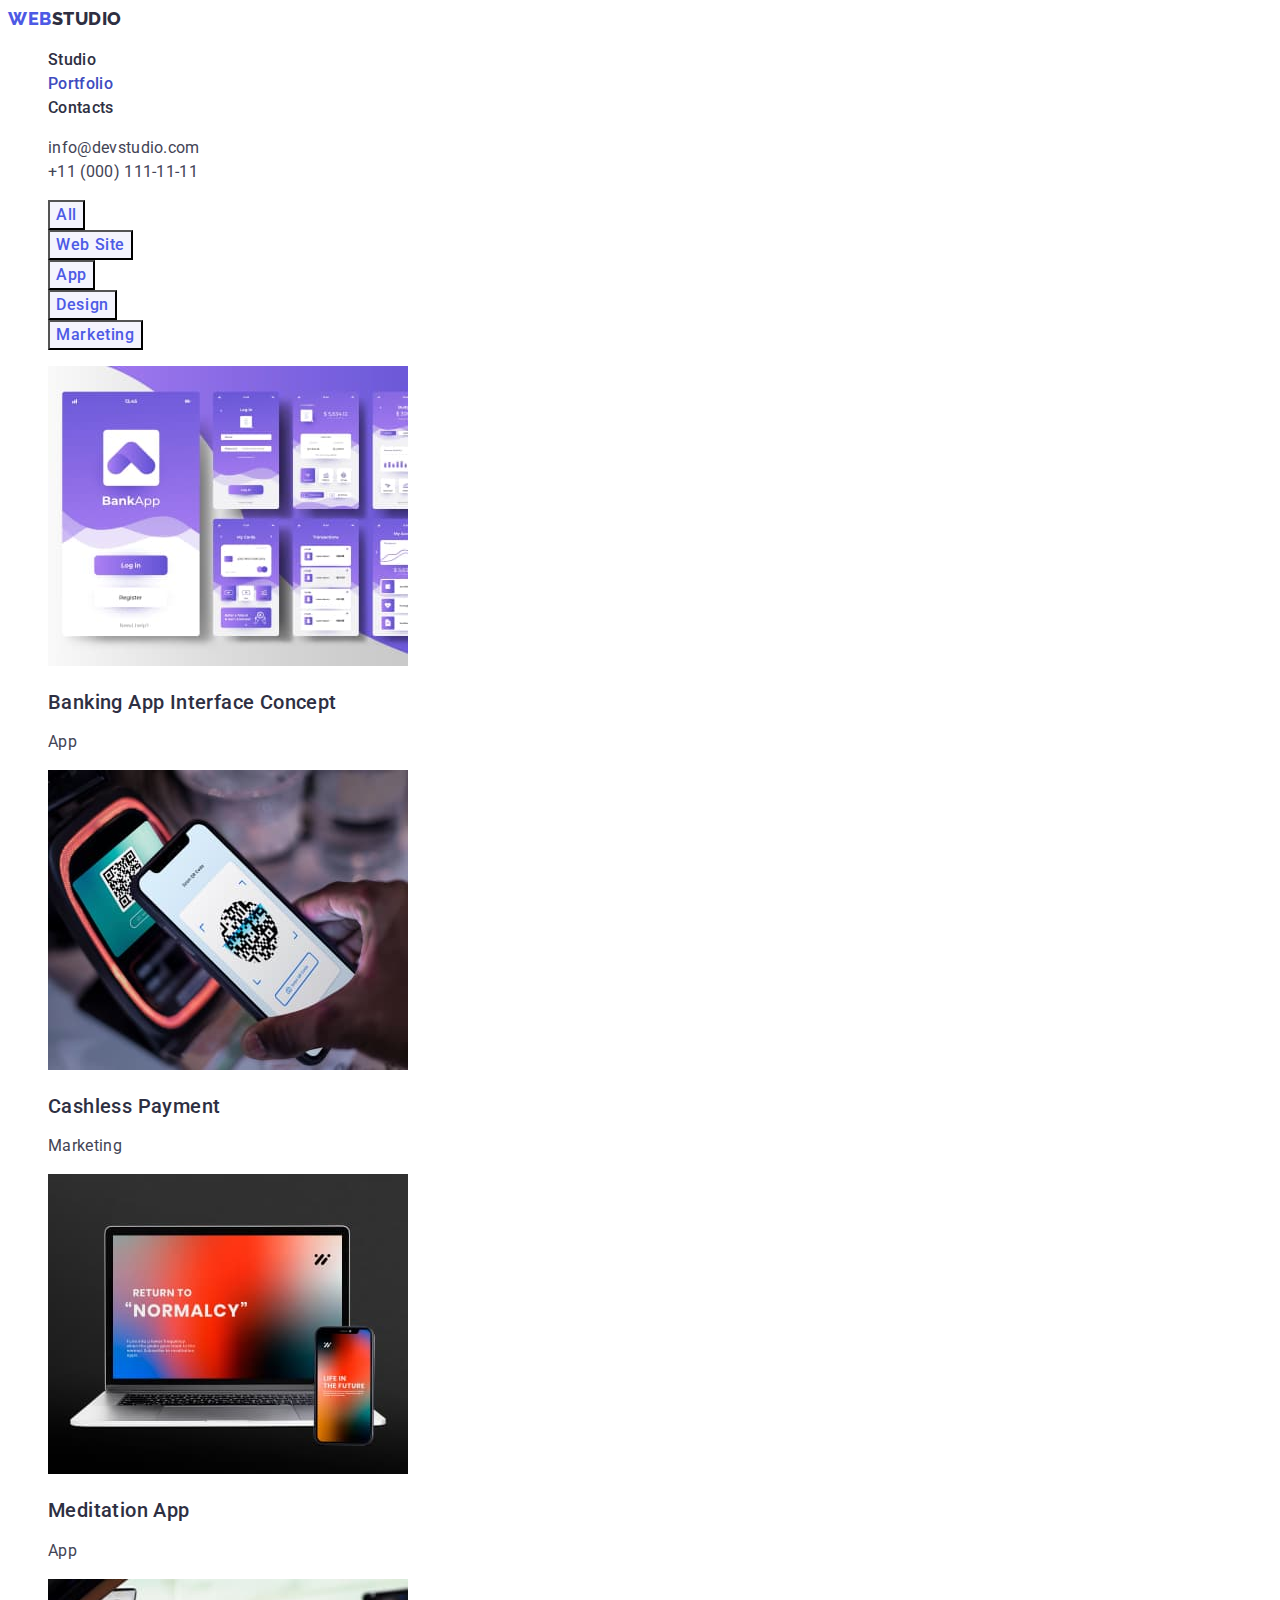
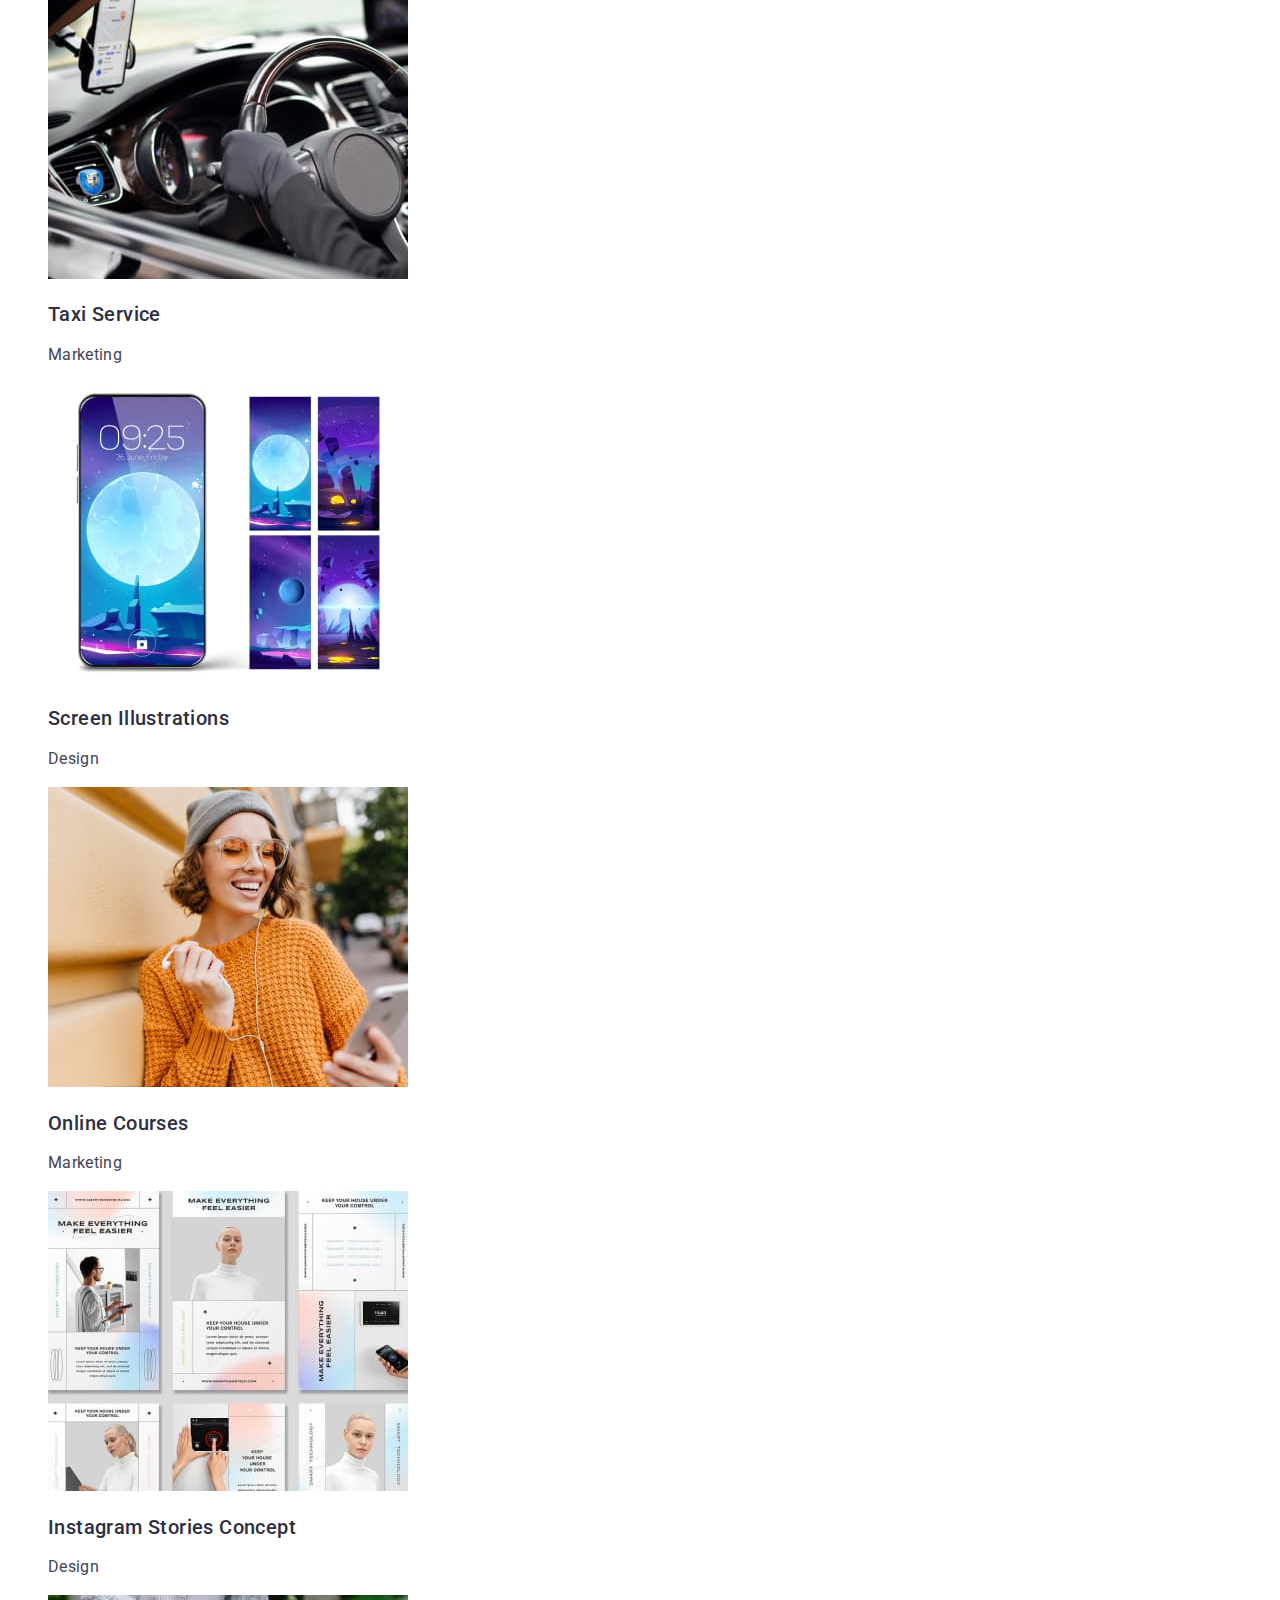
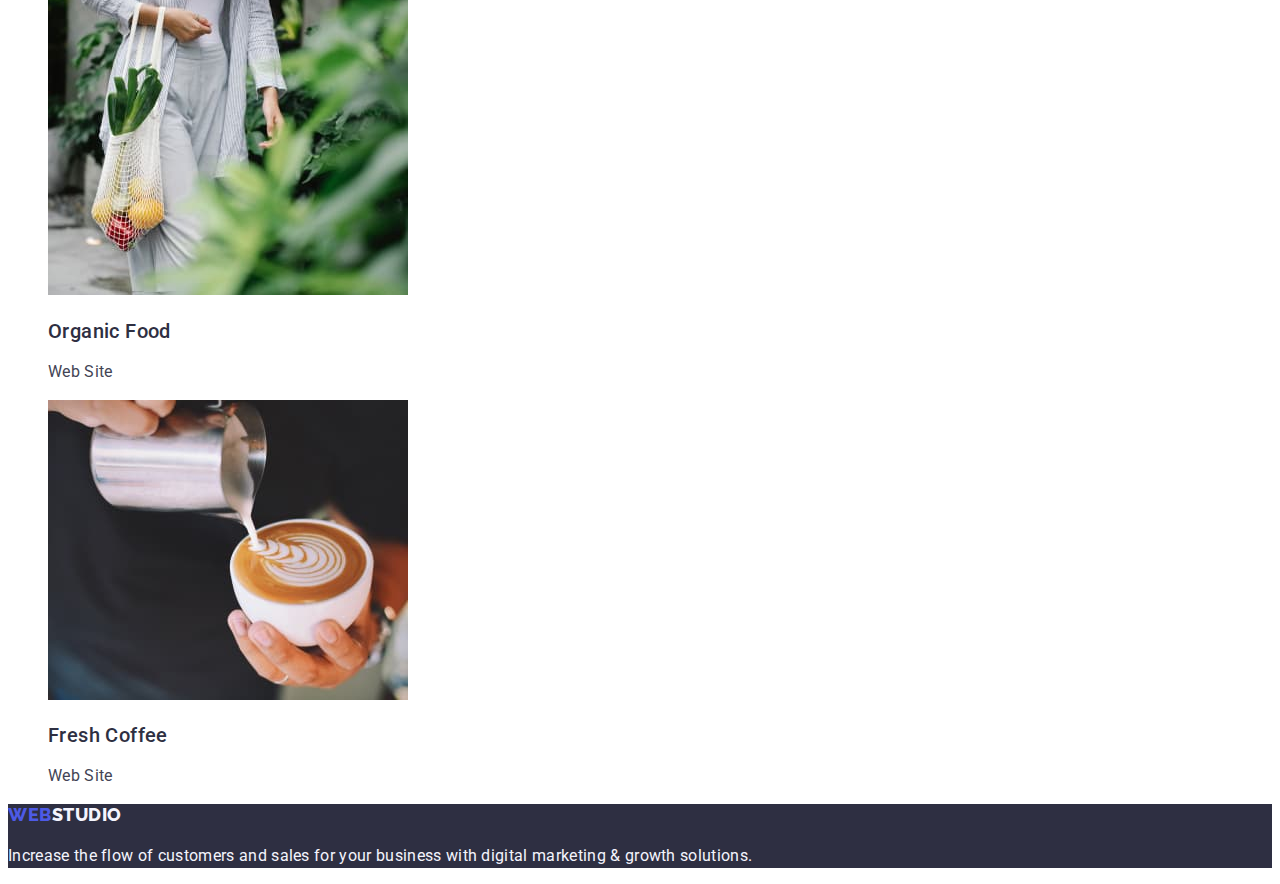
==== portfolio.html @ a980b874 "Initial commit" ====
<!DOCTYPE html>
<html lang="en">
  <head>
    <meta charset="UTF-8" />
    <meta http-equiv="X-UA-Compatible" content="IE=edge" />
    <meta name="viewport" content="width=device-width, initial-scale=1.0" />
    <title>Portfolio</title>
    <link rel="preconnect" href="https://fonts.googleapis.com" />
    <link rel="preconnect" href="https://fonts.gstatic.com" crossorigin />
    <link
      href="https://fonts.googleapis.com/css2?family=Raleway:wght@800&family=Roboto:wght@400;500;700;900&display=swap"
      rel="stylesheet"
    />
    <link rel="stylesheet" href="./css/styles.css" />
  </head>
  <body>
    <!-- Header -->
    <header class="page-header">
      <!-- Navigation -->
      <nav class="navigation">
        <!-- Logotype -->
        <a class="link logotype" href="./index.html"
          >Web<span class="logo-theme-light">Studio</span></a
        >
        <ul class="menu list">
          <li class="menu-item"><a class="menu-link link" href="./index.html">Studio</a></li>
          <li class="menu-item">
            <a class="menu-link link current" href="./portfolio.html">Portfolio</a>
          </li>
          <li class="menu-item"><a class="menu-link link" href="">Contacts</a></li>
        </ul>
      </nav>
      <!-- Contacts -->
      <address class="address">
        <ul class="contacts list">
          <li class="contact-item">
            <a class="contact-link link" href="mailto:info@devstudio.com">info@devstudio.com</a>
          </li>
          <li class="contact-item">
            <a class="contact-link link" href="tel:+110001111111">+11 (000) 111-11-11</a>
          </li>
        </ul>
      </address>
    </header>
    <main>
      <section>
        <h1 hidden>Portfolio</h1>
        <!-- Filter -->
        <ul class="list">
          <li><button class="filter-btn" type="button">All</button></li>
          <li><button class="filter-btn" type="button">Web Site</button></li>
          <li><button class="filter-btn" type="button">App</button></li>
          <li><button class="filter-btn" type="button">Design</button></li>
          <li><button class="filter-btn" type="button">Marketing</button></li>
        </ul>
        <ul class="list">
          <li>
            <a class="link" href="">
              <img src="./images/portfolio/img-1.jpg" alt="Software" width="360" height="300" />
              <h2 class="photo-title">Banking App Interface Concept</h2>
              <p class="photo-description">App</p>
            </a>
          </li>
          <li>
            <a class="link" href="">
              <img
                src="./images/portfolio/img-2.jpg"
                alt="Payments by phone"
                width="360"
                height="300"
              />
              <h2 class="photo-title">Cashless Payment</h2>
              <p class="photo-description">Marketing</p>
            </a>
          </li>
          <li>
            <a class="link" href="">
              <img
                src="./images/portfolio/img-3.jpg"
                alt="Laptop and phone"
                width="360"
                height="300"
              />
              <h2 class="photo-title">Meditation App</h2>
              <p class="photo-description">App</p>
            </a>
          </li>
          <li>
            <a class="link" href="">
              <img src="./images/portfolio/img-4.jpg" alt="Car interior" width="360" height="300" />
              <h2 class="photo-title">Taxi Service</h2>
              <p class="photo-description">Marketing</p>
            </a>
          </li>
          <li>
            <a class="link" href="">
              <img
                src="./images/portfolio/img-5.jpg"
                alt="Screen illustrations"
                width="360"
                height="300"
              />
              <h2 class="photo-title">Screen Illustrations</h2>
              <p class="photo-description">Design</p>
            </a>
          </li>
          <li>
            <a class="link" href="">
              <img
                src="./images/portfolio/img-6.jpg"
                alt="A girl with a mobile phone"
                width="360"
                height="300"
              />
              <h2 class="photo-title">Online Courses</h2>
              <p class="photo-description">Marketing</p>
            </a>
          </li>
          <li>
            <a class="link" href="">
              <img
                src="./images/portfolio/img-7.jpg"
                alt="Instagram stories concept"
                width="360"
                height="300"
              />
              <h2 class="photo-title">Instagram Stories Concept</h2>
              <p class="photo-description">Design</p>
            </a>
          </li>
          <li>
            <a class="link" href="">
              <img
                src="./images/portfolio/img-8.jpg"
                alt="Organic products"
                width="360"
                height="300"
              />
              <h2 class="photo-title">Organic Food</h2>
              <p class="photo-description">Web Site</p>
            </a>
          </li>
          <li>
            <a class="link" href="">
              <img
                src="./images/portfolio/img-9.jpg"
                alt="Making coffee"
                width="360"
                height="300"
              />
              <h2 class="photo-title">Fresh Coffee</h2>
              <p class="photo-description">Web Site</p>
            </a>
          </li>
        </ul>
      </section>
    </main>

    <footer class="page-footer">
      <!-- Logotype -->
      <a class="link logotype" href="./index.html"
        >Web<span class="logo-theme-dark">Studio</span></a
      >
      <p class="footer-text">
        Increase the flow of customers and sales for your business with digital marketing & growth
        solutions.
      </p>
    </footer>
  </body>
</html>
---- css/styles.css ----
:root {
  --primary-text-color-theme-light: #434455;
  --secondary-text-color-theme-light: #2e2f42;
  --primary-text-color-theme-dark: #ffffff;
  --secondary-text-color-theme-dark: #f4f4fd;
  --logo-color: #4d5ae5;
  --accent-color: #404bbf;
  --batton-background-theme-dark: #4d5ae5;
  --batton-background-accent: #404bbf;
}

.list {
  list-style: none;
}

.link {
  text-decoration: none;
}

body {
  background-color: #ffffff;
  font-family: "Roboto", sans-serif;
  font-size: 16px;
  line-height: 1.5;
  letter-spacing: 0.02em;
  color: var(--primary-text-color-theme-light);
}

/* ==================================COMPONENTS=============================== */

.secondary-title {
   font-size: 36px;
  line-height: 1.11;
  text-align: center;
    text-transform: capitalize;
    letter-spacing: 0.02em;
    color: var(--secondary-text-color-theme-light);
}

.photo-title {
  font-weight: 500;
  font-size: 20px;
  line-height: 1.2;
  letter-spacing: 0.02em;
  color: var(--secondary-text-color-theme-light);
}

.photo-description {
  font-weight: 400;
  font-size: 16px;
  color: var(--primary-text-color-theme-light);
}

/* ==================================/COMPONENTS=============================== */

/* ==================================HEADER=============================== */
/* Logotype */
.logotype {
  font-family: "Raleway", sans-serif;
  font-weight: 800;
  font-size: 18px;
  line-height: 1.17;
  letter-spacing: 0.03em;
  text-transform: uppercase;
  color: var(--logo-color);
}

.logo-theme-light {
  color: var(--secondary-text-color-theme-light);
}

.logo-theme-dark {
  color: var(--secondary-text-color-theme-dark);
}

.menu-link {
  font-weight: 500;
  color: var(--secondary-text-color-theme-light);
}

.menu-link:hover,
.menu-link:focus {
  color: var(--accent-color);
}

/* Акцент на посилання на активну сторінку */
.menu .menu-link.link.current {
  color:var(--accent-color);
}

/* Contacts */

.address {
  font-style: normal;
}

.contact-link {
  font-style: normal;
  font-weight: 400;
  color: var(--primary-text-color-theme-light);
}
.contact-link:hover,
.contact-link:focus {
  color: var(--accent-color);
}

/* ==================================/HEADER=============================== */

/* ====================================HERO================================ */

.hero {
  background-color: var(--secondary-text-color-theme-light);
}

.hero-title {
  font-size: 56px;
  line-height: 1.07;
  color: var(--primary-text-color-theme-dark);
  text-align: center;
  letter-spacing: 0.02em;
}

/* Button */
.modal-btn {
  font-family: inherit;
  font-weight: 500;
  font-size: 16px;
  line-height: 1.5;
  letter-spacing: 0.04em;
  color: var(--primary-text-color-theme-dark);
  background: var(--batton-background-theme-dark);
  cursor: pointer;
}

.modal-btn:hover,
.modal-btn:focus {
  background: var(--batton-background-accent);
}

/* ====================================/HERO================================ */

/* ================================OUR ADVANTAGES============================ */

.advantage-title {
  font-weight: 500;
  font-size: 20px;
  line-height: 1.2;
  letter-spacing: 0.02em;
  color: var(--secondary-text-color-theme-light);
}

.advantage-text {
   color: var(--primary-text-color-theme-light);
}

/* ================================/OUR ADVANTAGES============================ */

/* ===============================WHAT ARE WE DOING=========================== */

/* ==============================/WHAT ARE WE DOING=========================== */

/* ====================================OUR TEAM=============================== */

.team {
  background-color: #F4F4FD;
}

.team-item {
  background-color: #FFFFFF;
}

/* ===================================/OUR TEAM=============================== */

/* =====================================FOOTER================================ */

.page-footer {
  background-color: var(--secondary-text-color-theme-light);
}

.footer-text {
  color: var(--secondary-text-color-theme-dark);
}

/* =====================================/FOOTER================================ */

/* =====================================FILTER================================ */

.filter-btn {
  font-family: inherit;
  font-style: normal;
  font-weight: 500;
  font-size: 16px;
  line-height: 1.5;
  letter-spacing: 0.04em;
  color: var(--logo-color);
  background: var(--secondary-text-color-theme-dark);
  cursor: pointer;
}

.filter-btn:hover,
.filter-btn:focus {
  color: var(--primary-text-color-theme-dark);
  background: var(--batton-background-accent);
}

/* =====================================FILTER================================ */
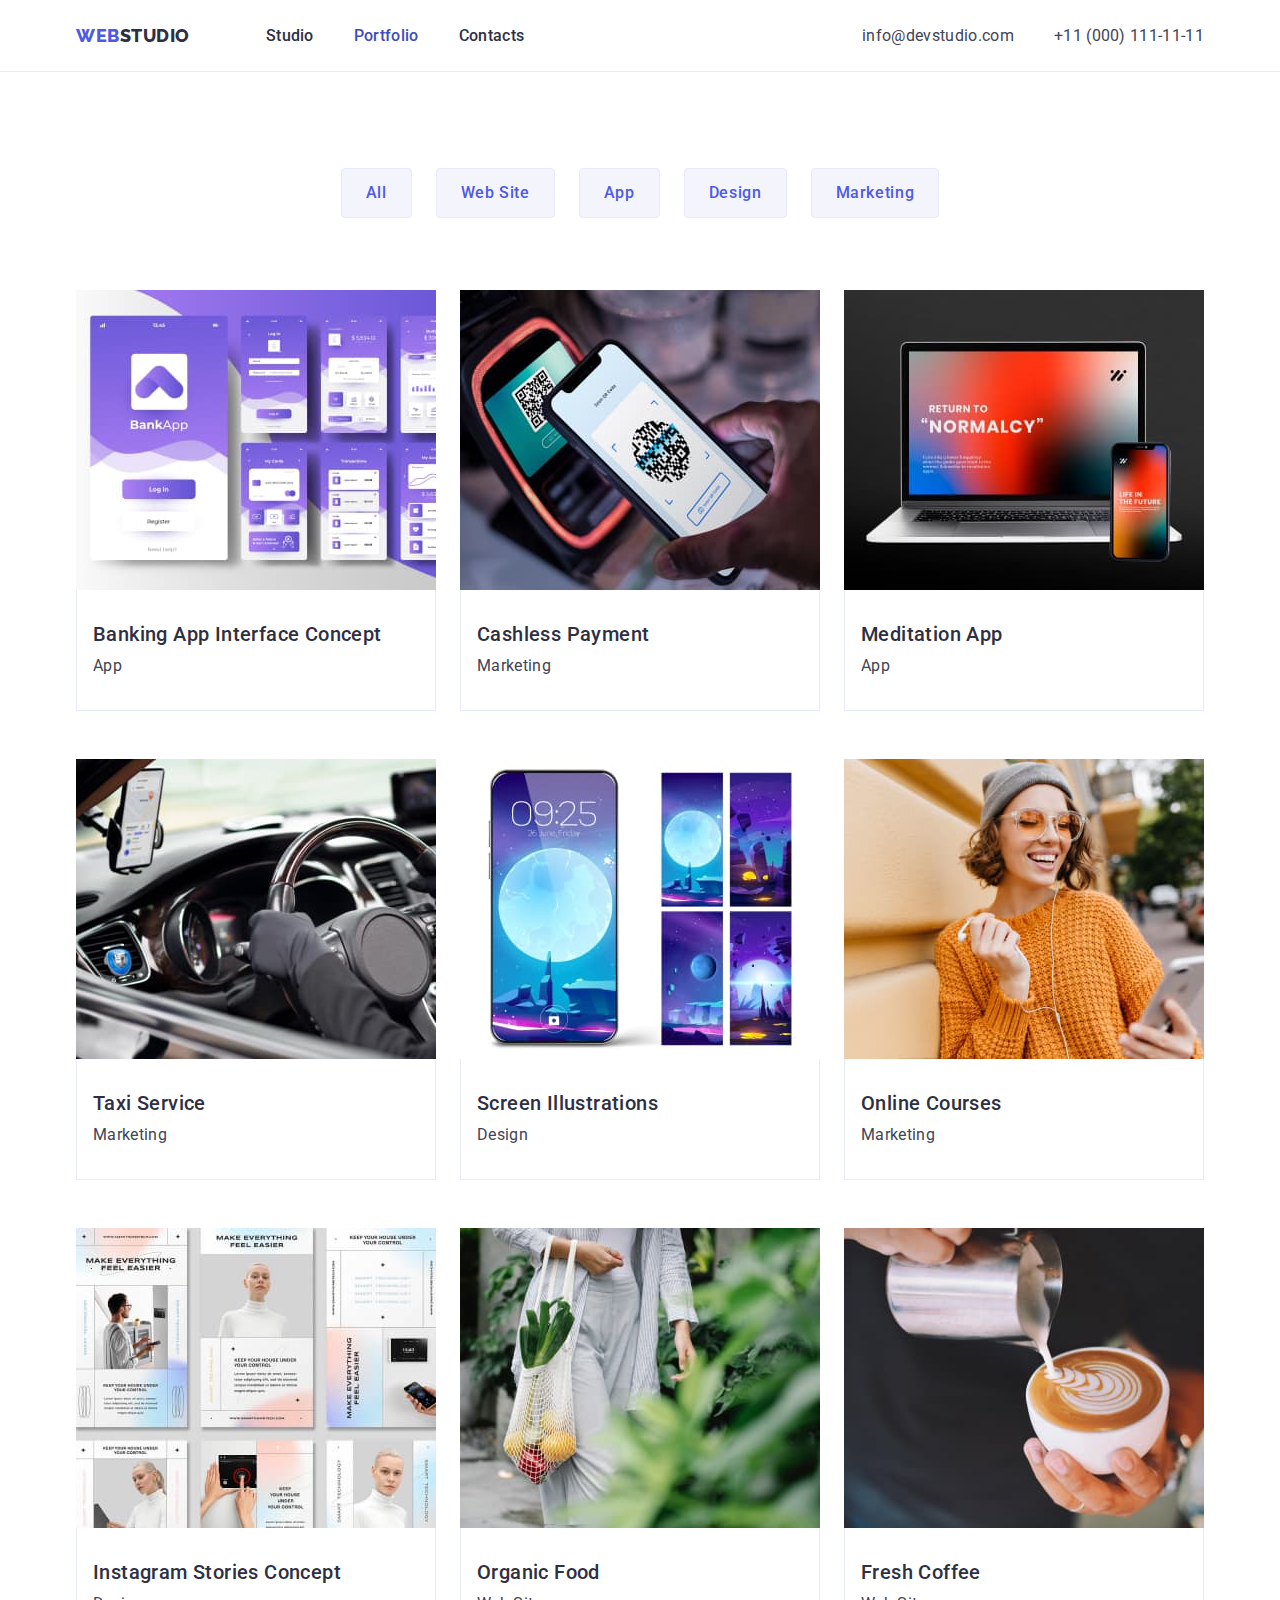
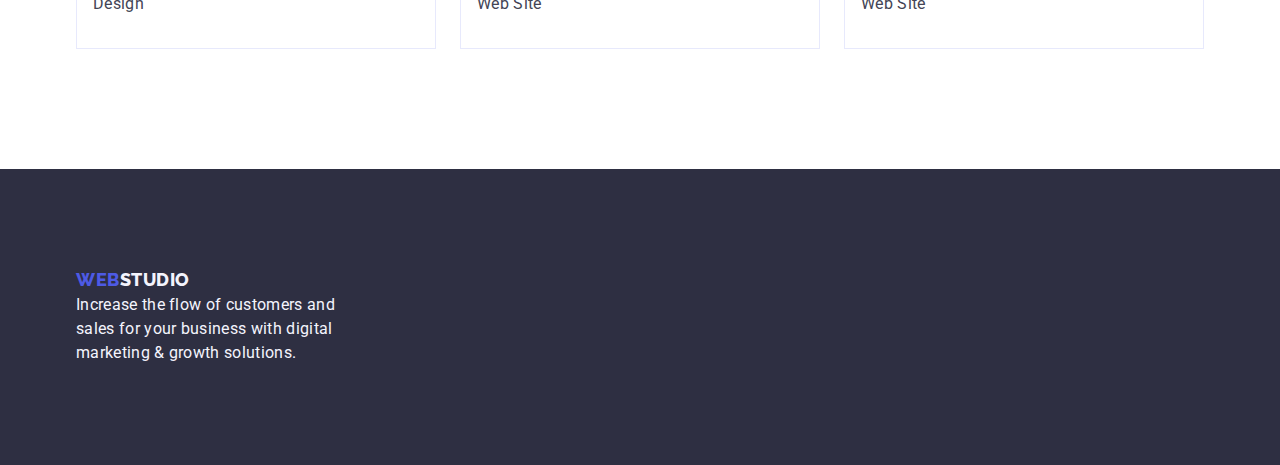
==== commit 876be9a3: "Module 3" ====
--- a/portfolio.html
+++ b/portfolio.html
@@ -11,160 +11,227 @@
       href="https://fonts.googleapis.com/css2?family=Raleway:wght@800&family=Roboto:wght@400;500;700;900&display=swap"
       rel="stylesheet"
     />
+    <link
+      rel="stylesheet"
+      href="https://cdn.jsdelivr.net/npm/modern-normalize@1.1.0/modern-normalize.min.css"
+    />
     <link rel="stylesheet" href="./css/styles.css" />
   </head>
   <body>
     <!-- Header -->
     <header class="page-header">
-      <!-- Navigation -->
-      <nav class="navigation">
+      <div class="container">
+        <!-- Navigation -->
+        <nav class="navigation">
+          <!-- Logotype -->
+          <a class="link logotype" href="./index.html"
+            >Web<span class="logo-theme-light">Studio</span></a
+          >
+          <ul class="menu list">
+            <li class="menu-item">
+              <a class="menu-link link" href="./index.html">Studio</a>
+            </li>
+
+            <li class="menu-item">
+              <a class="menu-link link current" href="./portfolio.html">Portfolio</a>
+            </li>
+
+            <li class="menu-item">
+              <a class="menu-link link" href="">Contacts</a>
+            </li>
+          </ul>
+        </nav>
+        <!-- Contacts -->
+        <address class="address">
+          <ul class="contacts list">
+            <li class="contact-item">
+              <a class="contact-link link" href="mailto:info@devstudio.com">info@devstudio.com</a>
+            </li>
+
+            <li class="contact-item">
+              <a class="contact-link link" href="tel:+110001111111">+11 (000) 111-11-11</a>
+            </li>
+          </ul>
+        </address>
+      </div>
+    </header>
+    <main>
+      <section class="filter">
+        <div class="container">
+          <h1 hidden>Portfolio</h1>
+          <!-- Filter -->
+          <ul class="list filter-list">
+            <li class="filter-item"><button class="filter-btn" type="button">All</button></li>
+            <li class="filter-item"><button class="filter-btn" type="button">Web Site</button></li>
+            <li class="filter-item"><button class="filter-btn" type="button">App</button></li>
+            <li class="filter-item"><button class="filter-btn" type="button">Design</button></li>
+            <li class="filter-item"><button class="filter-btn" type="button">Marketing</button></li>
+          </ul>
+          <ul class="list card-set">
+            <li class="card-item">
+              <article class="card">
+                <a class="link" href="">
+                  <img src="./images/portfolio/img-1.jpg" alt="Software" width="360" height="300" />
+                  <div class="card-content">
+                    <h2 class="photo-title">Banking App Interface Concept</h2>
+                    <p class="photo-description">App</p>
+                  </div>
+                </a>
+              </article>
+            </li>
+
+            <li class="card-item">
+              <article class="card">
+                <a class="link" href="">
+                  <img
+                    src="./images/portfolio/img-2.jpg"
+                    alt="Payments by phone"
+                    width="360"
+                    height="300"
+                  />
+                  <div class="card-content">
+                    <h2 class="photo-title">Cashless Payment</h2>
+                    <p class="photo-description">Marketing</p>
+                  </div>
+                </a>
+              </article>
+            </li>
+
+            <li class="card-item">
+              <article class="card">
+                <a class="link" href="">
+                  <img
+                    src="./images/portfolio/img-3.jpg"
+                    alt="Laptop and phone"
+                    width="360"
+                    height="300"
+                  />
+                  <div class="card-content">
+                    <h2 class="photo-title">Meditation App</h2>
+                    <p class="photo-description">App</p>
+                  </div>
+                </a>
+              </article>
+            </li>
+
+            <li class="card-item">
+              <article class="card">
+                <a class="link" href="">
+                  <img
+                    src="./images/portfolio/img-4.jpg"
+                    alt="Car interior"
+                    width="360"
+                    height="300"
+                  />
+                  <div class="card-content">
+                    <h2 class="photo-title">Taxi Service</h2>
+                    <p class="photo-description">Marketing</p>
+                  </div>
+                </a>
+              </article>
+            </li>
+
+            <li class="card-item">
+              <article class="card">
+                <a class="link" href="">
+                  <img
+                    src="./images/portfolio/img-5.jpg"
+                    alt="Screen illustrations"
+                    width="360"
+                    height="300"
+                  />
+                  <div class="card-content">
+                    <h2 class="photo-title">Screen Illustrations</h2>
+                    <p class="photo-description">Design</p>
+                  </div>
+                </a>
+              </article>
+            </li>
+
+            <li class="card-item">
+              <article class="card">
+                <a class="link" href="">
+                  <img
+                    src="./images/portfolio/img-6.jpg"
+                    alt="A girl with a mobile phone"
+                    width="360"
+                    height="300"
+                  />
+                  <div class="card-content">
+                    <h2 class="photo-title">Online Courses</h2>
+                    <p class="photo-description">Marketing</p>
+                  </div>
+                </a>
+              </article>
+            </li>
+
+            <li class="card-item">
+              <article class="card">
+                <a class="link" href="">
+                  <img
+                    src="./images/portfolio/img-7.jpg"
+                    alt="Instagram stories concept"
+                    width="360"
+                    height="300"
+                  />
+                  <div class="card-content">
+                    <h2 class="photo-title">Instagram Stories Concept</h2>
+                    <p class="photo-description">Design</p>
+                  </div>
+                </a>
+              </article>
+            </li>
+
+            <li class="card-item">
+              <article class="card">
+                <a class="link" href="">
+                  <img
+                    src="./images/portfolio/img-8.jpg"
+                    alt="Organic products"
+                    width="360"
+                    height="300"
+                  />
+                  <div class="card-content">
+                    <h2 class="photo-title">Organic Food</h2>
+                    <p class="photo-description">Web Site</p>
+                  </div>
+                </a>
+              </article>
+            </li>
+
+            <li class="card-item">
+              <article class="card">
+                <a class="link" href="">
+                  <img
+                    src="./images/portfolio/img-9.jpg"
+                    alt="Making coffee"
+                    width="360"
+                    height="300"
+                  />
+                  <div class="card-content">
+                    <h2 class="photo-title">Fresh Coffee</h2>
+                    <p class="photo-description">Web Site</p>
+                  </div>
+                </a>
+              </article>
+            </li>
+          </ul>
+        </div>
+      </section>
+    </main>
+
+    <!-- Footer -->
+    <footer class="page-footer">
+      <div class="container">
         <!-- Logotype -->
         <a class="link logotype" href="./index.html"
-          >Web<span class="logo-theme-light">Studio</span></a
+          >Web<span class="logo-theme-dark">Studio</span></a
         >
-        <ul class="menu list">
-          <li class="menu-item"><a class="menu-link link" href="./index.html">Studio</a></li>
-          <li class="menu-item">
-            <a class="menu-link link current" href="./portfolio.html">Portfolio</a>
-          </li>
-          <li class="menu-item"><a class="menu-link link" href="">Contacts</a></li>
-        </ul>
-      </nav>
-      <!-- Contacts -->
-      <address class="address">
-        <ul class="contacts list">
-          <li class="contact-item">
-            <a class="contact-link link" href="mailto:info@devstudio.com">info@devstudio.com</a>
-          </li>
-          <li class="contact-item">
-            <a class="contact-link link" href="tel:+110001111111">+11 (000) 111-11-11</a>
-          </li>
-        </ul>
-      </address>
-    </header>
-    <main>
-      <section>
-        <h1 hidden>Portfolio</h1>
-        <!-- Filter -->
-        <ul class="list">
-          <li><button class="filter-btn" type="button">All</button></li>
-          <li><button class="filter-btn" type="button">Web Site</button></li>
-          <li><button class="filter-btn" type="button">App</button></li>
-          <li><button class="filter-btn" type="button">Design</button></li>
-          <li><button class="filter-btn" type="button">Marketing</button></li>
-        </ul>
-        <ul class="list">
-          <li>
-            <a class="link" href="">
-              <img src="./images/portfolio/img-1.jpg" alt="Software" width="360" height="300" />
-              <h2 class="photo-title">Banking App Interface Concept</h2>
-              <p class="photo-description">App</p>
-            </a>
-          </li>
-          <li>
-            <a class="link" href="">
-              <img
-                src="./images/portfolio/img-2.jpg"
-                alt="Payments by phone"
-                width="360"
-                height="300"
-              />
-              <h2 class="photo-title">Cashless Payment</h2>
-              <p class="photo-description">Marketing</p>
-            </a>
-          </li>
-          <li>
-            <a class="link" href="">
-              <img
-                src="./images/portfolio/img-3.jpg"
-                alt="Laptop and phone"
-                width="360"
-                height="300"
-              />
-              <h2 class="photo-title">Meditation App</h2>
-              <p class="photo-description">App</p>
-            </a>
-          </li>
-          <li>
-            <a class="link" href="">
-              <img src="./images/portfolio/img-4.jpg" alt="Car interior" width="360" height="300" />
-              <h2 class="photo-title">Taxi Service</h2>
-              <p class="photo-description">Marketing</p>
-            </a>
-          </li>
-          <li>
-            <a class="link" href="">
-              <img
-                src="./images/portfolio/img-5.jpg"
-                alt="Screen illustrations"
-                width="360"
-                height="300"
-              />
-              <h2 class="photo-title">Screen Illustrations</h2>
-              <p class="photo-description">Design</p>
-            </a>
-          </li>
-          <li>
-            <a class="link" href="">
-              <img
-                src="./images/portfolio/img-6.jpg"
-                alt="A girl with a mobile phone"
-                width="360"
-                height="300"
-              />
-              <h2 class="photo-title">Online Courses</h2>
-              <p class="photo-description">Marketing</p>
-            </a>
-          </li>
-          <li>
-            <a class="link" href="">
-              <img
-                src="./images/portfolio/img-7.jpg"
-                alt="Instagram stories concept"
-                width="360"
-                height="300"
-              />
-              <h2 class="photo-title">Instagram Stories Concept</h2>
-              <p class="photo-description">Design</p>
-            </a>
-          </li>
-          <li>
-            <a class="link" href="">
-              <img
-                src="./images/portfolio/img-8.jpg"
-                alt="Organic products"
-                width="360"
-                height="300"
-              />
-              <h2 class="photo-title">Organic Food</h2>
-              <p class="photo-description">Web Site</p>
-            </a>
-          </li>
-          <li>
-            <a class="link" href="">
-              <img
-                src="./images/portfolio/img-9.jpg"
-                alt="Making coffee"
-                width="360"
-                height="300"
-              />
-              <h2 class="photo-title">Fresh Coffee</h2>
-              <p class="photo-description">Web Site</p>
-            </a>
-          </li>
-        </ul>
-      </section>
-    </main>
-
-    <footer class="page-footer">
-      <!-- Logotype -->
-      <a class="link logotype" href="./index.html"
-        >Web<span class="logo-theme-dark">Studio</span></a
-      >
-      <p class="footer-text">
-        Increase the flow of customers and sales for your business with digital marketing & growth
-        solutions.
-      </p>
+        <p class="footer-text">
+          Increase the flow of customers and sales for your business with digital marketing & growth
+          solutions.
+        </p>
+      </div>
     </footer>
   </body>
 </html>
--- a/css/styles.css
+++ b/css/styles.css
@@ -1,4 +1,5 @@
 :root {
+  /* Color */
   --primary-text-color-theme-light: #434455;
   --secondary-text-color-theme-light: #2e2f42;
   --primary-text-color-theme-dark: #ffffff;
@@ -9,6 +10,29 @@
   --batton-background-accent: #404bbf;
 }
 
+h1,
+h2,
+h3,
+h4,
+p,
+ul {
+  margin-top: 0;
+  margin-bottom: 0;
+  /* Пізніше витерти */
+  /* outline: 2px solid orange; */
+}
+
+ul {
+  padding-left: 0;
+}
+
+img {
+  display: block;
+  /* Пізніше витерти */
+  /* outline: 2px solid orangered; */
+  /* max-width: 100%; - задаємо, коли не вказуємо розмір у розмітці*/
+}
+
 .list {
   list-style: none;
 }
@@ -26,15 +50,24 @@
   color: var(--primary-text-color-theme-light);
 }
 
+.container {
+  width: 1158px;
+  margin: 0 auto;
+  padding: 0 15px;
+  /* Пізніше витерти */
+  /* outline: 2px solid black; */
+}
+
 /* ==================================COMPONENTS=============================== */
 
 .secondary-title {
-   font-size: 36px;
+  margin-bottom: 72px;
+  font-size: 36px;
   line-height: 1.11;
   text-align: center;
-    text-transform: capitalize;
-    letter-spacing: 0.02em;
-    color: var(--secondary-text-color-theme-light);
+  text-transform: capitalize;
+  letter-spacing: 0.02em;
+  color: var(--secondary-text-color-theme-light);
 }
 
 .photo-title {
@@ -51,11 +84,38 @@
   color: var(--primary-text-color-theme-light);
 }
 
+.section {
+padding-top: 120px;
+}
+
+.section:nth-child(n+3) {
+padding-bottom: 120px;
+}
+
 /* ==================================/COMPONENTS=============================== */
 
 /* ==================================HEADER=============================== */
+
+.page-header {
+  padding-top: 24px;
+  padding-bottom: 23px;
+  border-bottom: 1px solid #E7E9FC;
+}
+
+.page-header .container {
+  display: flex;
+  align-items: center;
+  justify-content: space-between;
+}
+
+.navigation {
+  display: flex;
+  align-items: center;
+}
+
 /* Logotype */
 .logotype {
+  margin-right: 76px;
   font-family: "Raleway", sans-serif;
   font-weight: 800;
   font-size: 18px;
@@ -73,10 +133,26 @@
   color: var(--secondary-text-color-theme-dark);
 }
 
+.menu {
+  display: flex;
+  /* align-items: flex-start; - не знаю, чи потрібно, у нас елементи вирівнюються через падінги батьківського елемента*/
+
+}
+
+.menu-item:not(:last-child) {
+  margin-right: 40px;
+}
+
 .menu-link {
   font-weight: 500;
   color: var(--secondary-text-color-theme-light);
 }
+
+/* Рекомендувавв зробити Олександр Репета, щоб збільшити область посилань, але в ТЗ сказано, що робити, згідно макета.
+.menu-link {
+    padding-top: ;
+    padding-bottom: ;
+} */
 
 .menu-link:hover,
 .menu-link:focus {
@@ -85,13 +161,21 @@
 
 /* Акцент на посилання на активну сторінку */
 .menu .menu-link.link.current {
-  color:var(--accent-color);
+  color: var(--accent-color);
 }
 
 /* Contacts */
 
 .address {
   font-style: normal;
+}
+
+.contacts {
+  display: flex;
+}
+
+.contact-item+.contact-item {
+  margin-left: 40px;
 }
 
 .contact-link {
@@ -99,6 +183,7 @@
   font-weight: 400;
   color: var(--primary-text-color-theme-light);
 }
+
 .contact-link:hover,
 .contact-link:focus {
   color: var(--accent-color);
@@ -110,18 +195,30 @@
 
 .hero {
   background-color: var(--secondary-text-color-theme-light);
-}
+  text-align: center;
+  padding: 188px 0;
+}
+
+/* Padding вказали у секції вище */
+/* .hero .container {
+  padding: 188px 0;
+} */
 
 .hero-title {
   font-size: 56px;
   line-height: 1.07;
   color: var(--primary-text-color-theme-dark);
-  text-align: center;
-  letter-spacing: 0.02em;
+  letter-spacing: 0.02em;
+  margin: 0 auto 48px;
+  width: 496px;
 }
 
 /* Button */
 .modal-btn {
+  border-radius: 4px;
+  padding: 16px 32px;
+  min-width: 169px;
+  border: none;
   font-family: inherit;
   font-weight: 500;
   font-size: 16px;
@@ -130,6 +227,7 @@
   color: var(--primary-text-color-theme-dark);
   background: var(--batton-background-theme-dark);
   cursor: pointer;
+  text-align: center;
 }
 
 .modal-btn:hover,
@@ -142,6 +240,7 @@
 /* ================================OUR ADVANTAGES============================ */
 
 .advantage-title {
+  margin-bottom: 8px;
   font-weight: 500;
   font-size: 20px;
   line-height: 1.2;
@@ -150,23 +249,55 @@
 }
 
 .advantage-text {
-   color: var(--primary-text-color-theme-light);
+  color: var(--primary-text-color-theme-light);
+}
+
+.advantages .list {
+  display: flex;
+  }
+
+.advantages .item:not(:last-child) {
+margin-right: 24px;
 }
 
 /* ================================/OUR ADVANTAGES============================ */
 
 /* ===============================WHAT ARE WE DOING=========================== */
 
+.services .list {
+  display: flex;  
+  }
+
+.services .item:not(:last-child) {
+margin-right: 24px;
+}
+
+
 /* ==============================/WHAT ARE WE DOING=========================== */
 
 /* ====================================OUR TEAM=============================== */
 
 .team {
-  background-color: #F4F4FD;
+  background-color: #f4f4fd;
 }
 
 .team-item {
-  background-color: #FFFFFF;
+  background-color: #ffffff;
+}
+
+.team .list {
+  display: flex;
+  }
+
+.team-item:not(:last-child) {
+  margin-right: 24px;
+  box-shadow: 0px 1px 6px rgba(46, 47, 66, 0.08), 0px 1px 1px rgba(46, 47, 66, 0.16), 0px 2px 1px rgba(46, 47, 66, 0.08);
+  border-radius: 0px 0px 4px 4px;
+}
+
+.employees-card-content {
+  padding: 32px 16px;
+  text-align: center;
 }
 
 /* ===================================/OUR TEAM=============================== */
@@ -175,32 +306,85 @@
 
 .page-footer {
   background-color: var(--secondary-text-color-theme-light);
+  padding-top: 100px;
+    padding-bottom: 100px;
 }
 
 .footer-text {
   color: var(--secondary-text-color-theme-dark);
+  width: 264px;
 }
 
 /* =====================================/FOOTER================================ */
 
 /* =====================================FILTER================================ */
 
+.filter {
+  padding-top: 96px;
+    padding-bottom: 120px;
+}
+
+.filter-list {
+  display: flex;
+  justify-content: center;
+  margin-bottom: 72px;
+  }
+
+.filter-item:not(:last-child) {
+  margin-right: 24px;
+}
+
 .filter-btn {
+  
   font-family: inherit;
   font-style: normal;
   font-weight: 500;
   font-size: 16px;
   line-height: 1.5;
   letter-spacing: 0.04em;
-  color: var(--logo-color);
+    color: var(--logo-color);
   background: var(--secondary-text-color-theme-dark);
+  padding: 12px 24px;
+  border: 1px solid #E7E9FC;
+    border-radius: 4px;
   cursor: pointer;
 }
 
 .filter-btn:hover,
 .filter-btn:focus {
   color: var(--primary-text-color-theme-dark);
-  background: var(--batton-background-accent);
-}
-
-/* =====================================FILTER================================ */
+  background: var(--accent-color);
+  box-shadow: 0px 3px 1px rgba(0, 0, 0, 0.1), 0px 2px 1px rgba(0, 0, 0, 0.08), 0px 2px 2px rgba(0, 0, 0, 0.12);
+  border: none;
+}
+
+.filter .card-set {
+  display: flex;
+  flex-wrap: wrap;
+  margin-left: -24px;
+  margin-top: -48px;
+}
+
+.filter .card-item {
+  margin-left: 24px;
+  margin-top: 48px;
+  /* flex-basis: calc(100% / 3 - 24); - задаємо,
+    коли не вказуємо розмір у розмітці */
+}
+
+.filter .card-content {
+padding: 32px 16px;
+border-right: 1px solid #E7E9FC;
+border-bottom: 1px solid #E7E9FC;
+  border-left: 1px solid #E7E9FC; 
+}
+
+.filter .photo-title {
+  margin-bottom: 8px;
+}
+
+/* display: flex;
+flex-wrap: wrap;
+gap: 30px; */
+
+/* =====================================FILTER================================ */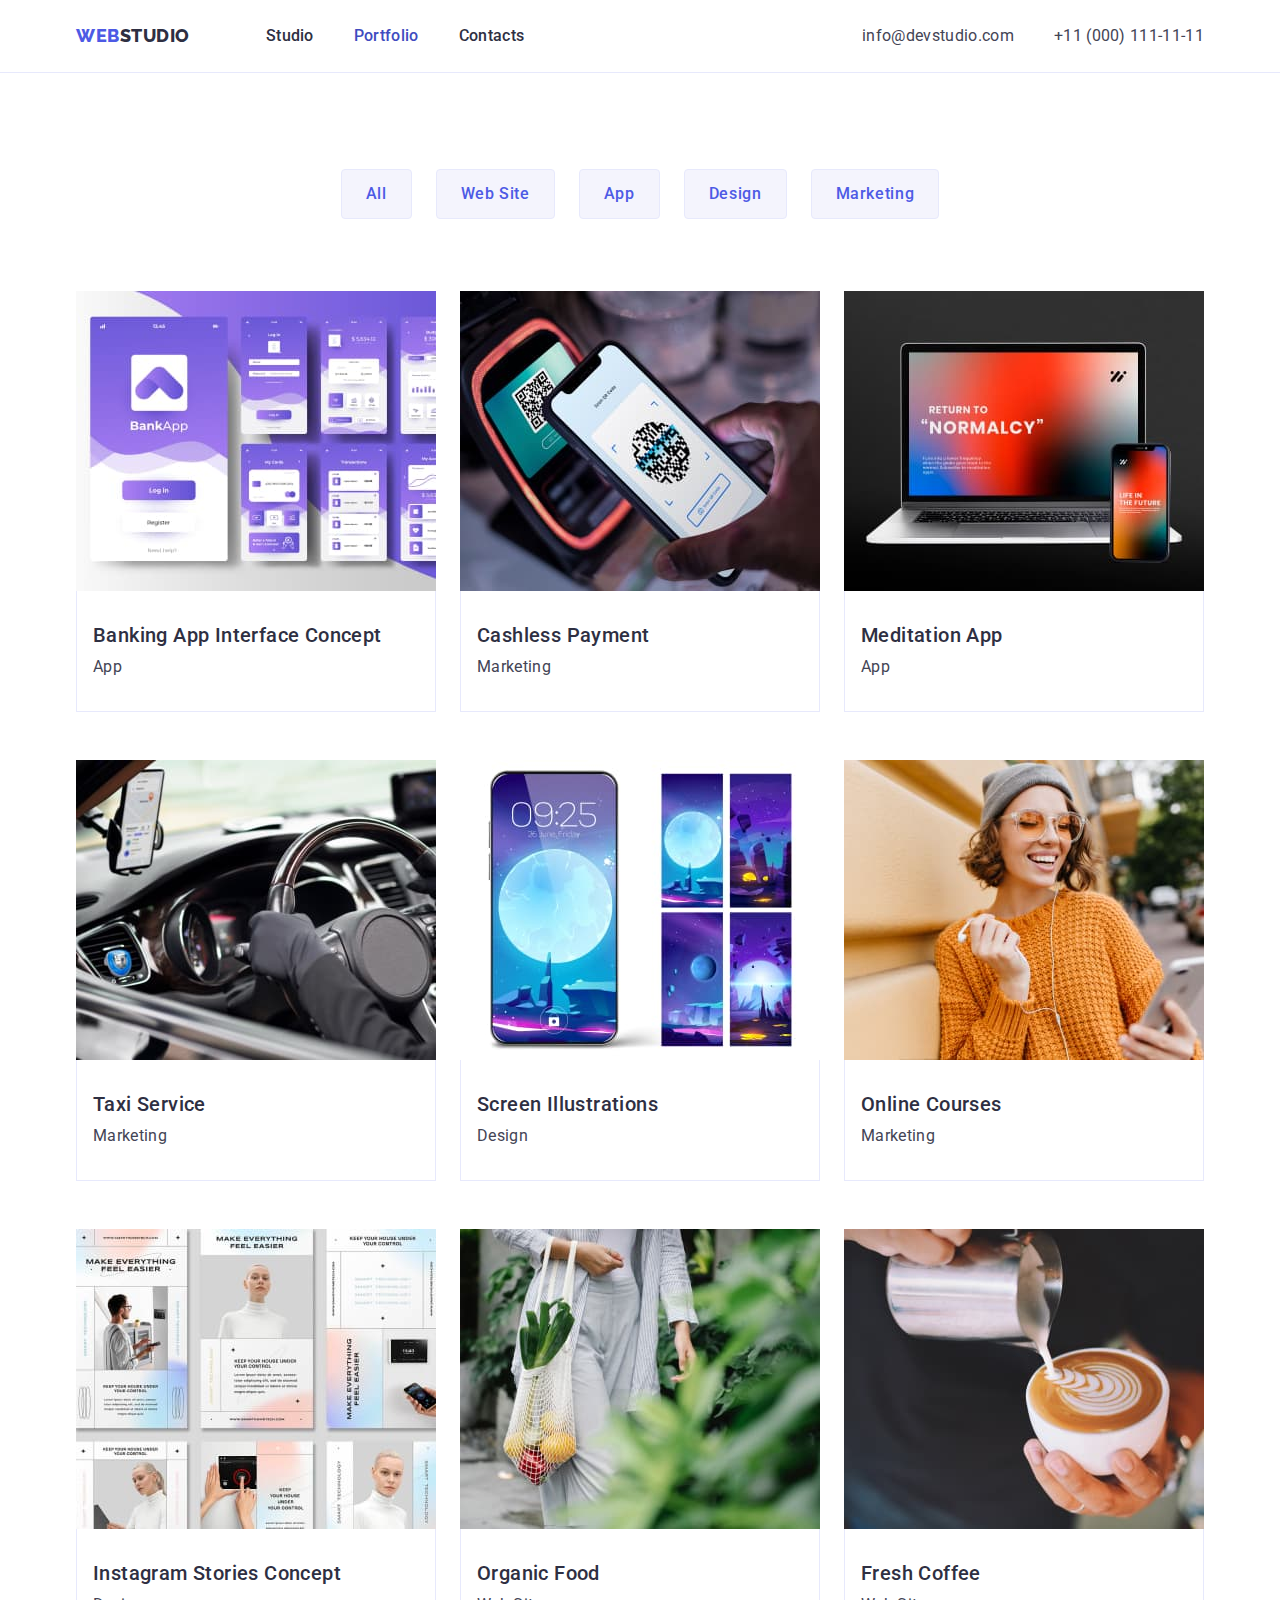
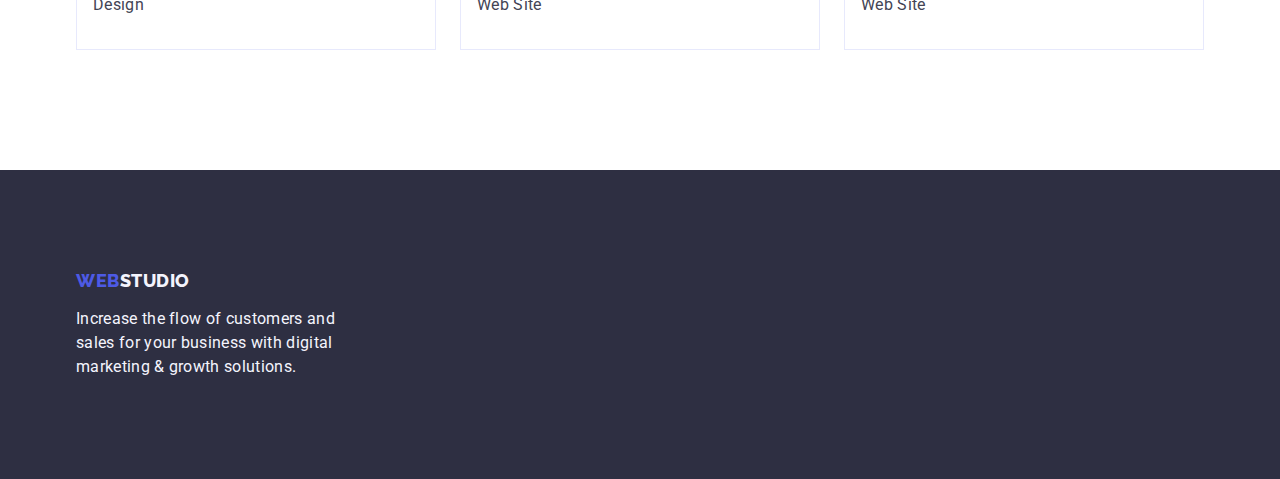
==== commit 9178d407: "Error correction" ====
--- a/portfolio.html
+++ b/portfolio.html
@@ -69,151 +69,133 @@
           </ul>
           <ul class="list card-set">
             <li class="card-item">
-              <article class="card">
-                <a class="link" href="">
-                  <img src="./images/portfolio/img-1.jpg" alt="Software" width="360" height="300" />
-                  <div class="card-content">
-                    <h2 class="photo-title">Banking App Interface Concept</h2>
-                    <p class="photo-description">App</p>
-                  </div>
-                </a>
-              </article>
-            </li>
-
-            <li class="card-item">
-              <article class="card">
-                <a class="link" href="">
-                  <img
-                    src="./images/portfolio/img-2.jpg"
-                    alt="Payments by phone"
-                    width="360"
-                    height="300"
-                  />
-                  <div class="card-content">
-                    <h2 class="photo-title">Cashless Payment</h2>
-                    <p class="photo-description">Marketing</p>
-                  </div>
-                </a>
-              </article>
-            </li>
-
-            <li class="card-item">
-              <article class="card">
-                <a class="link" href="">
-                  <img
-                    src="./images/portfolio/img-3.jpg"
-                    alt="Laptop and phone"
-                    width="360"
-                    height="300"
-                  />
-                  <div class="card-content">
-                    <h2 class="photo-title">Meditation App</h2>
-                    <p class="photo-description">App</p>
-                  </div>
-                </a>
-              </article>
-            </li>
-
-            <li class="card-item">
-              <article class="card">
-                <a class="link" href="">
-                  <img
-                    src="./images/portfolio/img-4.jpg"
-                    alt="Car interior"
-                    width="360"
-                    height="300"
-                  />
-                  <div class="card-content">
-                    <h2 class="photo-title">Taxi Service</h2>
-                    <p class="photo-description">Marketing</p>
-                  </div>
-                </a>
-              </article>
-            </li>
-
-            <li class="card-item">
-              <article class="card">
-                <a class="link" href="">
-                  <img
-                    src="./images/portfolio/img-5.jpg"
-                    alt="Screen illustrations"
-                    width="360"
-                    height="300"
-                  />
-                  <div class="card-content">
-                    <h2 class="photo-title">Screen Illustrations</h2>
-                    <p class="photo-description">Design</p>
-                  </div>
-                </a>
-              </article>
-            </li>
-
-            <li class="card-item">
-              <article class="card">
-                <a class="link" href="">
-                  <img
-                    src="./images/portfolio/img-6.jpg"
-                    alt="A girl with a mobile phone"
-                    width="360"
-                    height="300"
-                  />
-                  <div class="card-content">
-                    <h2 class="photo-title">Online Courses</h2>
-                    <p class="photo-description">Marketing</p>
-                  </div>
-                </a>
-              </article>
-            </li>
-
-            <li class="card-item">
-              <article class="card">
-                <a class="link" href="">
-                  <img
-                    src="./images/portfolio/img-7.jpg"
-                    alt="Instagram stories concept"
-                    width="360"
-                    height="300"
-                  />
-                  <div class="card-content">
-                    <h2 class="photo-title">Instagram Stories Concept</h2>
-                    <p class="photo-description">Design</p>
-                  </div>
-                </a>
-              </article>
-            </li>
-
-            <li class="card-item">
-              <article class="card">
-                <a class="link" href="">
-                  <img
-                    src="./images/portfolio/img-8.jpg"
-                    alt="Organic products"
-                    width="360"
-                    height="300"
-                  />
-                  <div class="card-content">
-                    <h2 class="photo-title">Organic Food</h2>
-                    <p class="photo-description">Web Site</p>
-                  </div>
-                </a>
-              </article>
-            </li>
-
-            <li class="card-item">
-              <article class="card">
-                <a class="link" href="">
-                  <img
-                    src="./images/portfolio/img-9.jpg"
-                    alt="Making coffee"
-                    width="360"
-                    height="300"
-                  />
-                  <div class="card-content">
-                    <h2 class="photo-title">Fresh Coffee</h2>
-                    <p class="photo-description">Web Site</p>
-                  </div>
-                </a>
-              </article>
+              <a class="link" href="">
+                <img src="./images/portfolio/img-1.jpg" alt="Software" width="360" height="300" />
+                <div class="card-content">
+                  <h2 class="photo-title">Banking App Interface Concept</h2>
+                  <p class="photo-description">App</p>
+                </div>
+              </a>
+            </li>
+
+            <li class="card-item">
+              <a class="link" href="">
+                <img
+                  src="./images/portfolio/img-2.jpg"
+                  alt="Payments by phone"
+                  width="360"
+                  height="300"
+                />
+                <div class="card-content">
+                  <h2 class="photo-title">Cashless Payment</h2>
+                  <p class="photo-description">Marketing</p>
+                </div>
+              </a>
+            </li>
+
+            <li class="card-item">
+              <a class="link" href="">
+                <img
+                  src="./images/portfolio/img-3.jpg"
+                  alt="Laptop and phone"
+                  width="360"
+                  height="300"
+                />
+                <div class="card-content">
+                  <h2 class="photo-title">Meditation App</h2>
+                  <p class="photo-description">App</p>
+                </div>
+              </a>
+            </li>
+
+            <li class="card-item">
+              <a class="link" href="">
+                <img
+                  src="./images/portfolio/img-4.jpg"
+                  alt="Car interior"
+                  width="360"
+                  height="300"
+                />
+                <div class="card-content">
+                  <h2 class="photo-title">Taxi Service</h2>
+                  <p class="photo-description">Marketing</p>
+                </div>
+              </a>
+            </li>
+
+            <li class="card-item">
+              <a class="link" href="">
+                <img
+                  src="./images/portfolio/img-5.jpg"
+                  alt="Screen illustrations"
+                  width="360"
+                  height="300"
+                />
+                <div class="card-content">
+                  <h2 class="photo-title">Screen Illustrations</h2>
+                  <p class="photo-description">Design</p>
+                </div>
+              </a>
+            </li>
+
+            <li class="card-item">
+              <a class="link" href="">
+                <img
+                  src="./images/portfolio/img-6.jpg"
+                  alt="A girl with a mobile phone"
+                  width="360"
+                  height="300"
+                />
+                <div class="card-content">
+                  <h2 class="photo-title">Online Courses</h2>
+                  <p class="photo-description">Marketing</p>
+                </div>
+              </a>
+            </li>
+
+            <li class="card-item">
+              <a class="link" href="">
+                <img
+                  src="./images/portfolio/img-7.jpg"
+                  alt="Instagram stories concept"
+                  width="360"
+                  height="300"
+                />
+                <div class="card-content">
+                  <h2 class="photo-title">Instagram Stories Concept</h2>
+                  <p class="photo-description">Design</p>
+                </div>
+              </a>
+            </li>
+
+            <li class="card-item">
+              <a class="link" href="">
+                <img
+                  src="./images/portfolio/img-8.jpg"
+                  alt="Organic products"
+                  width="360"
+                  height="300"
+                />
+                <div class="card-content">
+                  <h2 class="photo-title">Organic Food</h2>
+                  <p class="photo-description">Web Site</p>
+                </div>
+              </a>
+            </li>
+
+            <li class="card-item">
+              <a class="link" href="">
+                <img
+                  src="./images/portfolio/img-9.jpg"
+                  alt="Making coffee"
+                  width="360"
+                  height="300"
+                />
+                <div class="card-content">
+                  <h2 class="photo-title">Fresh Coffee</h2>
+                  <p class="photo-description">Web Site</p>
+                </div>
+              </a>
             </li>
           </ul>
         </div>
--- a/css/styles.css
+++ b/css/styles.css
@@ -85,11 +85,11 @@
 }
 
 .section {
-padding-top: 120px;
-}
-
-.section:nth-child(n+3) {
-padding-bottom: 120px;
+  padding-top: 120px;
+}
+
+.section:nth-child(n + 3) {
+  padding-bottom: 120px;
 }
 
 /* ==================================/COMPONENTS=============================== */
@@ -97,9 +97,7 @@
 /* ==================================HEADER=============================== */
 
 .page-header {
-  padding-top: 24px;
-  padding-bottom: 23px;
-  border-bottom: 1px solid #E7E9FC;
+  border-bottom: 1px solid #e7e9fc;
 }
 
 .page-header .container {
@@ -136,7 +134,6 @@
 .menu {
   display: flex;
   /* align-items: flex-start; - не знаю, чи потрібно, у нас елементи вирівнюються через падінги батьківського елемента*/
-
 }
 
 .menu-item:not(:last-child) {
@@ -144,15 +141,12 @@
 }
 
 .menu-link {
+  display: inline-block;
   font-weight: 500;
   color: var(--secondary-text-color-theme-light);
-}
-
-/* Рекомендувавв зробити Олександр Репета, щоб збільшити область посилань, але в ТЗ сказано, що робити, згідно макета.
-.menu-link {
-    padding-top: ;
-    padding-bottom: ;
-} */
+  padding-top: 24px;
+  padding-bottom: 24px;
+}
 
 .menu-link:hover,
 .menu-link:focus {
@@ -172,11 +166,13 @@
 
 .contacts {
   display: flex;
-}
-
-.contact-item+.contact-item {
+  gap: 40px;
+}
+
+/* Метод Олександра Репети - автоперевірка не пропустила
+.contact-item + .contact-item {
   margin-left: 40px;
-}
+} */
 
 .contact-link {
   font-style: normal;
@@ -210,11 +206,13 @@
   color: var(--primary-text-color-theme-dark);
   letter-spacing: 0.02em;
   margin: 0 auto 48px;
-  width: 496px;
+  max-width: 496px;
 }
 
 /* Button */
 .modal-btn {
+  display: block;
+  margin: 0 auto;
   border-radius: 4px;
   padding: 16px 32px;
   min-width: 169px;
@@ -254,10 +252,14 @@
 
 .advantages .list {
   display: flex;
-  }
+}
+
+.advantages .item {
+  flex-basis: calc((100% - 3 * 24px) / 4);
+}
 
 .advantages .item:not(:last-child) {
-margin-right: 24px;
+  margin-right: 24px;
 }
 
 /* ================================/OUR ADVANTAGES============================ */
@@ -265,13 +267,12 @@
 /* ===============================WHAT ARE WE DOING=========================== */
 
 .services .list {
-  display: flex;  
-  }
+  display: flex;
+}
 
 .services .item:not(:last-child) {
-margin-right: 24px;
-}
-
+  margin-right: 24px;
+}
 
 /* ==============================/WHAT ARE WE DOING=========================== */
 
@@ -283,21 +284,26 @@
 
 .team-item {
   background-color: #ffffff;
+  box-shadow: 0px 1px 6px rgba(46, 47, 66, 0.08), 0px 1px 1px rgba(46, 47, 66, 0.16),
+    0px 2px 1px rgba(46, 47, 66, 0.08);
 }
 
 .team .list {
   display: flex;
-  }
+}
 
 .team-item:not(:last-child) {
   margin-right: 24px;
-  box-shadow: 0px 1px 6px rgba(46, 47, 66, 0.08), 0px 1px 1px rgba(46, 47, 66, 0.16), 0px 2px 1px rgba(46, 47, 66, 0.08);
-  border-radius: 0px 0px 4px 4px;
+}
+
+.team .photo-title {
+  margin-bottom: 8px;
 }
 
 .employees-card-content {
   padding: 32px 16px;
   text-align: center;
+  border-radius: 0px 0px 4px 4px;
 }
 
 /* ===================================/OUR TEAM=============================== */
@@ -307,7 +313,7 @@
 .page-footer {
   background-color: var(--secondary-text-color-theme-light);
   padding-top: 100px;
-    padding-bottom: 100px;
+  padding-bottom: 100px;
 }
 
 .footer-text {
@@ -315,38 +321,42 @@
   width: 264px;
 }
 
+.page-footer .logotype {
+  display: inline-block;
+  margin-bottom: 16px;
+}
+
 /* =====================================/FOOTER================================ */
 
 /* =====================================FILTER================================ */
 
 .filter {
   padding-top: 96px;
-    padding-bottom: 120px;
+  padding-bottom: 120px;
 }
 
 .filter-list {
   display: flex;
   justify-content: center;
   margin-bottom: 72px;
-  }
+}
 
 .filter-item:not(:last-child) {
   margin-right: 24px;
 }
 
 .filter-btn {
-  
   font-family: inherit;
   font-style: normal;
   font-weight: 500;
   font-size: 16px;
   line-height: 1.5;
   letter-spacing: 0.04em;
-    color: var(--logo-color);
+  color: var(--logo-color);
   background: var(--secondary-text-color-theme-dark);
   padding: 12px 24px;
-  border: 1px solid #E7E9FC;
-    border-radius: 4px;
+  border: 1px solid #e7e9fc;
+  border-radius: 4px;
   cursor: pointer;
 }
 
@@ -354,29 +364,32 @@
 .filter-btn:focus {
   color: var(--primary-text-color-theme-dark);
   background: var(--accent-color);
-  box-shadow: 0px 3px 1px rgba(0, 0, 0, 0.1), 0px 2px 1px rgba(0, 0, 0, 0.08), 0px 2px 2px rgba(0, 0, 0, 0.12);
-  border: none;
+  box-shadow: 0px 3px 1px rgba(0, 0, 0, 0.1), 0px 2px 1px rgba(0, 0, 0, 0.08),
+    0px 2px 2px rgba(0, 0, 0, 0.12);
+  border: 1px solid transparent;
 }
 
 .filter .card-set {
   display: flex;
   flex-wrap: wrap;
-  margin-left: -24px;
-  margin-top: -48px;
+  column-gap: 24px;
+  row-gap: 48px;
+  /* margin-left: -24px;
+  margin-top: -48px; */
 }
 
 .filter .card-item {
-  margin-left: 24px;
-  margin-top: 48px;
+  width: calc((100% - 48px) / 3);
+  /* margin-left: 24px;
+  margin-top: 48px; */
   /* flex-basis: calc(100% / 3 - 24); - задаємо,
     коли не вказуємо розмір у розмітці */
 }
 
 .filter .card-content {
-padding: 32px 16px;
-border-right: 1px solid #E7E9FC;
-border-bottom: 1px solid #E7E9FC;
-  border-left: 1px solid #E7E9FC; 
+  padding: 32px 16px;
+  border: 1px solid #e7e9fc;
+  border-top: none;
 }
 
 .filter .photo-title {
@@ -387,4 +400,4 @@
 flex-wrap: wrap;
 gap: 30px; */
 
-/* =====================================FILTER================================ */+/* =====================================FILTER================================ */
